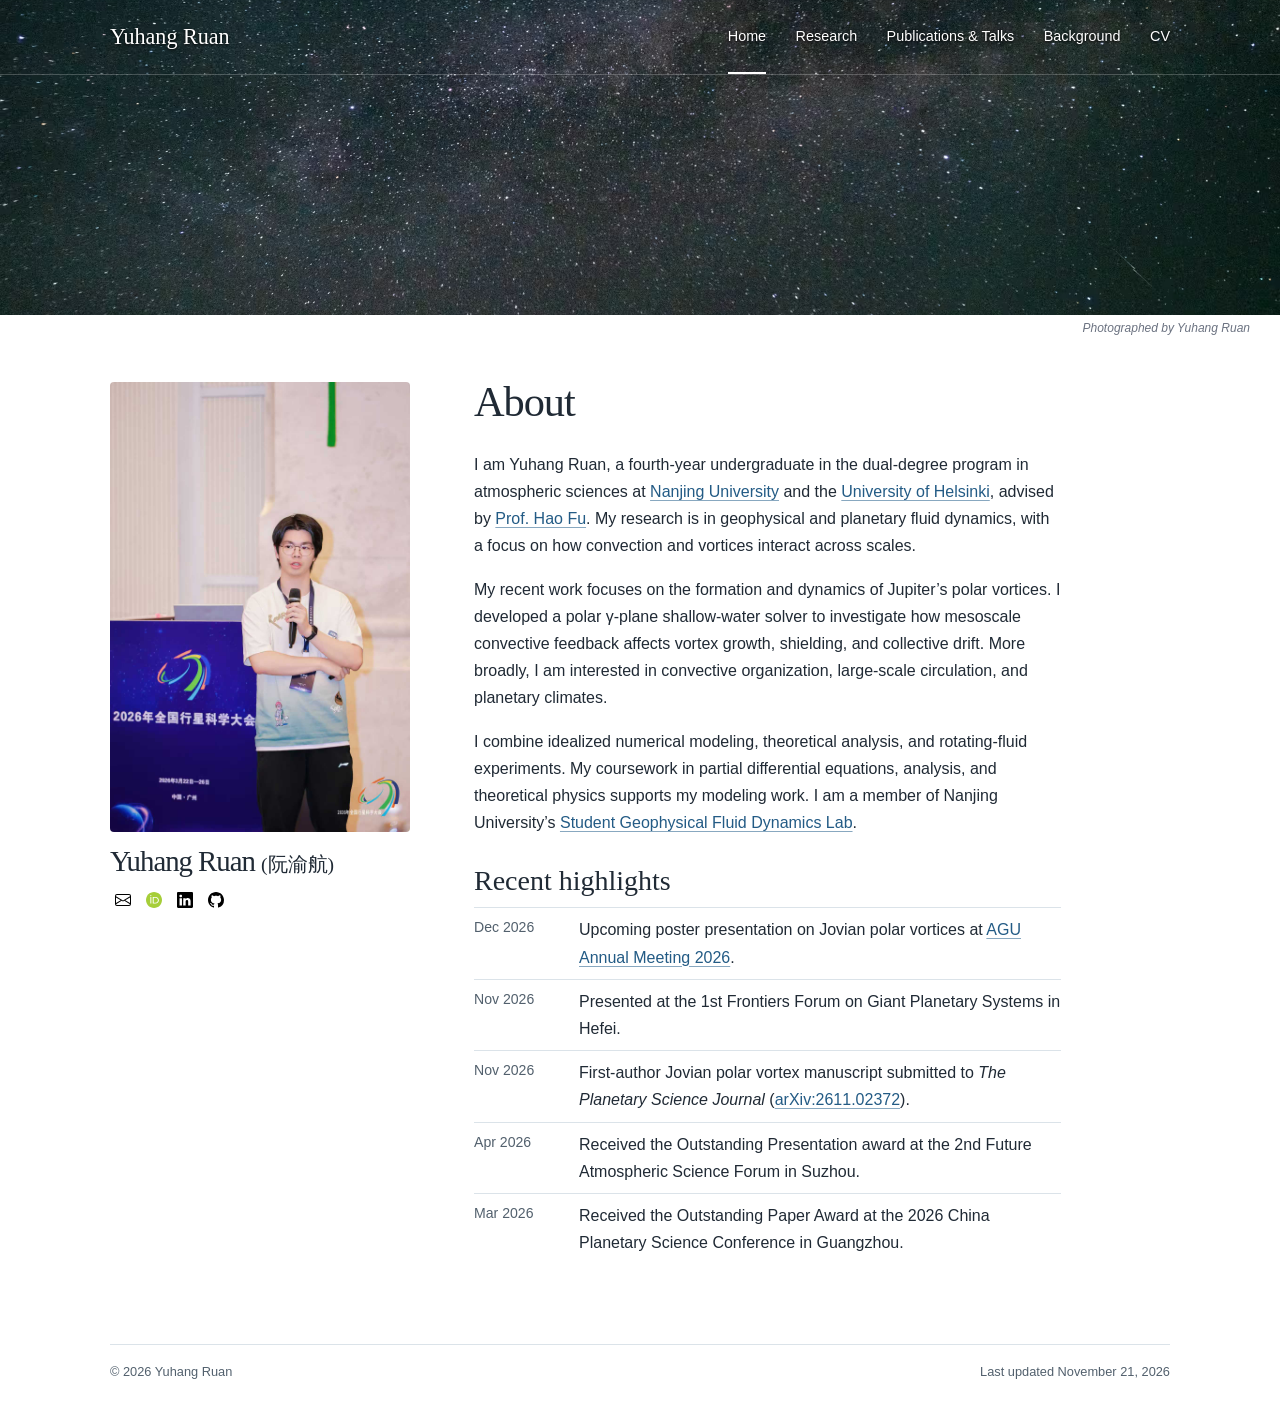
==== public/index.html @ 99943228 "Publish academic homepage" ====
<!doctype html>
<html lang="en">
<head>
<meta charset="utf-8">
<meta name="viewport" content="width=device-width, initial-scale=1">
<meta name="description" content="Yuhang Ruan (阮渝航), fourth-year atmospheric sciences undergraduate at Nanjing University and the University of Helsinki. Research in geophysical and planetary fluid dynamics.">
<meta name="theme-color" content="#ffffff">
<title>Yuhang Ruan | Home</title>
<link rel="icon" href="assets/favicon.svg" type="image/svg+xml">
<link rel="stylesheet" href="assets/styles.css?v=e5b43ccd55d7">
</head>
<body>
<a class="skip-link" href="#main">Skip to content</a>
<div class="home-hero">
<header class="site-header"><div class="header-inner">
<a class="site-name" href="index.html">Yuhang Ruan</a>
<nav aria-label="Main navigation"><a href="index.html" aria-current="page">Home</a>
<a href="research.html">Research</a>
<a href="publications.html">Publications &amp; Talks</a>
<a href="background.html">Background</a><a href="assets/Yuhang_Ruan_CV.pdf" target="_blank" rel="noopener">CV</a></nav>
</div></header>
<picture>
  <source type="image/avif" srcset="assets/starfield-960.avif 960w, assets/starfield-1920.avif 1920w, assets/starfield-3840.avif 3840w" sizes="(max-width: 480px) 480px, 100vw">
  <img class="home-banner" src="assets/starfield-banner-960.webp" width="960" height="626" alt="A dense band of stars across the night sky" aria-describedby="banner-credit" fetchpriority="high">
</picture>
</div>
<p class="home-banner-credit" id="banner-credit">Photographed by Yuhang Ruan</p>
<main id="main" class="home-layout"><figure class="profile-photo">
  <img src="assets/yuhang-ruan-conference-2026.jpg" alt="Yuhang Ruan speaking at the 2026 China Planetary Science Conference" width="1280" height="1920">
  <figcaption>
    <h1 class="profile-name">Yuhang Ruan <span lang="zh-CN">(阮渝航)</span></h1>
    <p class="profile-links">
      <a href="mailto:yuhang_ruan@smail.nju.edu.cn" title="Email"><img src="assets/contact-envelope.svg" width="16" height="16" alt="Email"></a>
      <a href="https://orcid.org/0009-0007-7630-953X" title="ORCID profile"><img src="assets/orcid-id.svg" width="16" height="16" alt="ORCID iD"></a>
      <a href="https://www.linkedin.com/in/%E6%B8%9D%E8%88%AA-%E9%98%AE-688a34411/" title="LinkedIn profile"><img src="assets/contact-linkedin.svg" width="16" height="16" alt="LinkedIn"></a>
      <a href="https://github.com/Yuhang-Ruan" title="GitHub profile"><img src="assets/contact-github.svg" width="16" height="16" alt="GitHub"></a>
    </p>
  </figcaption>
</figure>
<article class="biography" aria-labelledby="about-title"><h2 id="about-title">About</h2>
<div class="bio-text">
<p>I am Yuhang Ruan, a fourth-year undergraduate in the dual-degree program in atmospheric sciences at <a href="https://www.nju.edu.cn/en/">Nanjing University</a> and the <a href="https://www.helsinki.fi/en">University of Helsinki</a>, advised by <a href="https://as.nju.edu.cn/c4/55/c11341a771157/page.htm">Prof. Hao Fu</a>. My research is in geophysical and planetary fluid dynamics, with a focus on how convection and vortices interact across scales.</p>
<p>My recent work focuses on the formation and dynamics of Jupiter’s polar vortices. I developed a polar γ-plane shallow-water solver to investigate how mesoscale convective feedback affects vortex growth, shielding, and collective drift. More broadly, I am interested in convective organization, large-scale circulation, and planetary climates.</p>
<p>I combine idealized numerical modeling, theoretical analysis, and rotating-fluid experiments. My coursework in partial differential equations, analysis, and theoretical physics supports my modeling work. I am a member of Nanjing University’s <a href="http://njugfd.org/home-Eng.html">Student Geophysical Fluid Dynamics Lab</a>.</p>
</div>
<section class="highlights" aria-labelledby="highlights-title">
  <h2 id="highlights-title">Recent highlights</h2>
  <ul class="highlights-list">
  <li><span class="date">Dec 2026</span><span>Upcoming poster presentation on Jovian polar vortices at <a href="publications.html#agu26">AGU Annual Meeting 2026</a>.</span></li>
  <li><span class="date">Nov 2026</span><span>Presented at the 1st Frontiers Forum on Giant Planetary Systems in Hefei.</span></li>
  <li><span class="date">Nov 2026</span><span>First-author Jovian polar vortex manuscript submitted to <em>The Planetary Science Journal</em> (<a href="https://arxiv.org/abs/2611.02372">arXiv:2611.02372</a>).</span></li>
  <li><span class="date">Apr 2026</span><span>Received the Outstanding Presentation award at the 2nd Future Atmospheric Science Forum in Suzhou.</span></li>
  <li><span class="date">Mar 2026</span><span>Received the Outstanding Paper Award at the 2026 China Planetary Science Conference in Guangzhou.</span></li>
  </ul>
</section></article></main>
<footer class="site-footer"><span>© 2026 Yuhang Ruan</span><span>Last updated November 21, 2026</span></footer>
</body></html>
---- public/assets/styles.css ----
:root {
  color-scheme: light;
  --ink: #202a35;
  --muted: #52606d;
  --link: #235b85;
  --line: #dbe3e9;
  --paper: #fff;
  --body-font: "Segoe UI", "Microsoft YaHei", sans-serif;
  --heading-font: Georgia, "Noto Serif SC", SimSun, serif;
  --gutter: clamp(20px, 5vw, 56px);
  --section-width: 920px;
}

* { box-sizing: border-box; }
body {
  min-height: 100vh;
  margin: 0;
  display: flex;
  flex-direction: column;
  background: var(--paper);
  color: var(--ink);
  font: 16px/1.7 var(--body-font);
}

h1, h2, h3, p, figure { margin: 0; }
h1, h2 { font-family: var(--heading-font); font-weight: 400; line-height: 1.18; }
h1 { font-size: clamp(2.25rem, 5vw, 3.5rem); letter-spacing: -.035em; }
h2 { font-size: clamp(1.6rem, 3vw, 2rem); }
h3 { font-size: 1.06rem; line-height: 1.45; }
a { color: var(--link); text-underline-offset: .18em; text-decoration-color: #88a8c0; }
a:hover { text-decoration-color: currentColor; }
a:focus-visible { outline: 2px solid var(--link); outline-offset: 4px; }

.header-inner, .home-layout, .site-footer {
  width: min(1060px, calc(100% - 2 * var(--gutter)));
  margin-inline: auto;
}

.site-header { background: #f6f8fa; border-bottom: 1px solid var(--line); }
.header-inner { min-height: 74px; display: flex; align-items: center; gap: clamp(16px, 3vw, 30px); }
.site-name { color: var(--ink); font-family: var(--heading-font); font-size: 1.38rem; white-space: nowrap; text-decoration: none; }
nav { display: flex; flex-wrap: wrap; gap: clamp(14px, 2.3vw, 30px); margin-left: auto; }
nav a { color: var(--muted); padding: 24px 0; font-size: .9rem; text-decoration: none; border-bottom: 2px solid transparent; }
nav a:hover, nav a[aria-current="page"] { color: var(--link); border-bottom-color: var(--link); }

.home-hero {
  position: relative;
  overflow: clip;
  padding-bottom: 240px;
  background: #101918;
}
.home-hero .site-header {
  position: relative;
  z-index: 1;
  background: transparent;
  border-bottom-color: rgb(255 255 255 / .22);
}
.home-hero .site-name, .home-hero nav a { color: #fff; text-shadow: 0 1px 3px #000; }
.home-hero nav a:hover, .home-hero nav a[aria-current="page"] { border-bottom-color: #fff; }
.home-hero a:focus-visible { outline-color: #fff; }
.home-banner {
  position: absolute;
  inset: 0;
  display: block;
  width: 100%;
  height: 100%;
  object-fit: cover;
  object-position: center 78%;
}
.home-banner-credit {
  padding: 3px clamp(12px, 3vw, 30px) 0;
  color: #6b7280;
  font-size: .75rem;
  font-style: italic;
  text-align: right;
}

.home-layout {
  display: grid;
  grid-template-columns: minmax(200px, 300px) minmax(0, 1fr);
  gap: clamp(26px, 5vw, 70px);
  align-items: start;
  padding-block: clamp(22px, 3vw, 38px) clamp(36px, 7vw, 80px);
}
.profile-photo { margin-top: 5px; }
.profile-photo > img { display: block; width: 100%; height: auto; background: #e9f0f6; border-radius: 4px; }
.profile-name { margin-top: 13px; font-size: clamp(1.45rem, 3vw, 1.8rem); }
.profile-name span { font-size: .68em; white-space: nowrap; letter-spacing: 0; }
.biography h2 { font-size: clamp(2rem, 4vw, 2.65rem); letter-spacing: -.025em; }
.bio-text { max-width: 66ch; margin-top: 24px; }
.bio-text p + p { margin-top: 16px; }
.highlights { max-width: 66ch; margin-top: 28px; }
.highlights h2 { font-size: clamp(1.35rem, 2.5vw, 1.75rem); letter-spacing: 0; }
.highlights-list { margin: 10px 0 0; padding: 0; list-style: none; }
.highlights-list li {
  display: grid;
  grid-template-columns: minmax(90px, max-content) 1fr;
  gap: 4px 15px;
  padding-block: 8px;
  border-top: 1px solid var(--line);
}
.profile-links { display: flex; align-items: center; gap: 5px; margin-top: 8px; }
.profile-links a {
  display: inline-grid;
  place-items: center;
  width: 26px;
  height: 26px;
  border-radius: 4px;
}
.profile-links a:hover { background: #edf2f6; }
.profile-links img { display: block; }

.content-page {
  width: min(var(--section-width), calc(100% - 2 * var(--gutter)));
  margin-inline: auto;
  padding-block: clamp(36px, 6vw, 72px);
}
.content-page section { margin-top: 34px; }
.content-page h2 { margin-bottom: 16px; padding-bottom: 10px; border-bottom: 1px solid var(--line); }
.content-page p + p { margin-top: 8px; }
.content-page li + li { margin-top: 6px; }
.content-page ul { padding-left: 22px; }
.research-entries { margin-top: 26px; }
.research-entry + .research-entry { margin-top: 22px; padding-top: 22px; border-top: 1px solid var(--line); }
.entry-heading { display: flex; justify-content: space-between; align-items: baseline; flex-wrap: wrap; gap: 4px 20px; }
.research-entry .entry-heading h2 {
  flex: 1 1 32rem;
  margin: 0;
  padding: 0;
  border: 0;
  font: 600 1.06rem/1.45 var(--body-font);
}
.date, .research-meta, .talk-list span { color: var(--muted); font-size: .88rem; }
.research-meta { display: flex; justify-content: space-between; flex-wrap: wrap; gap: 2px 20px; margin-top: 4px; }
.research-media { max-width: 700px; margin-top: 16px; }
.research-plot { max-width: 760px; }
.research-plot a { display: block; cursor: zoom-in; }
.research-media img, .research-media video { display: block; width: 100%; height: auto; }
.research-media video { background: #eef2f5; }
.research-media figcaption { margin-top: 8px; font-size: .88rem; }
.content-page .talk-list { padding-left: 0; list-style: none; }
.talk-list li + li { margin-top: 14px; }
.talk-list span { display: block; }
.paper-title { font-size: 1.14rem; margin-bottom: 8px; }
.paper-links { display: flex; flex-wrap: wrap; gap: 6px 18px; }
.paper-summary { margin-top: 12px; }
.paper-summary summary { color: var(--link); cursor: pointer; }
.paper-summary p { margin-top: 6px; max-width: 75ch; }
.education-entry { display: grid; grid-template-columns: minmax(0, 1fr) auto; align-items: start; gap: 12px 20px; }
.education-side { display: grid; justify-items: end; gap: 8px; text-align: right; }
.education-logos { width: 132px; height: auto; }
.skills-list { margin: 0; display: grid; grid-template-columns: minmax(120px, 190px) 1fr; gap: 12px 24px; }
.skills-list dt { font-weight: 600; }
.skills-list dd { margin: 0; }
.course-note { margin-top: 14px; color: var(--muted); }
.content-page .service-list { margin: 0; padding: 0; list-style: none; }
.service-list li {
  display: grid;
  grid-template-columns: minmax(0, 1fr) auto;
  grid-template-areas: "role dates" "organization organization";
  gap: 2px 24px;
}
.service-list li + li { margin-top: 14px; padding-top: 14px; border-top: 1px solid var(--line); }
.service-list h3 { grid-area: role; }
.service-organization { grid-area: organization; }
.service-list .date { grid-area: dates; align-self: baseline; text-align: right; }

.site-footer {
  display: flex;
  justify-content: space-between;
  flex-wrap: wrap;
  gap: 6px 20px;
  margin-top: auto;
  padding: 16px 0 22px;
  border-top: 1px solid var(--line);
  color: var(--muted);
  font-size: .8rem;
}

.skip-link:not(:focus) {
  position: absolute;
  width: 1px;
  height: 1px;
  padding: 0;
  margin: -1px;
  overflow: hidden;
  clip: rect(0, 0, 0, 0);
  white-space: nowrap;
  border: 0;
}
.skip-link:focus { position: fixed; top: 7px; left: 7px; padding: 8px 12px; background: var(--paper); z-index: 2; }

@media (max-width: 760px) {
  .header-inner { justify-content: space-between; gap: 0; flex-wrap: wrap; padding-top: 12px; }
  nav { width: 100%; gap: 8px clamp(10px, 3.5vw, 26px); }
  nav a { padding: 10px 0; font-size: .82rem; }
  .home-hero { padding-bottom: 165px; }
  .home-layout { grid-template-columns: 1fr; }
  .profile-photo { width: min(100%, 300px); margin-top: 0; }
  .profile-photo > img { width: min(58vw, 235px); }
  .bio-text { margin-top: 16px; }
  .skills-list { grid-template-columns: 1fr; gap: 3px; }
  .skills-list dd + dt { margin-top: 10px; }
}

@media (max-width: 480px) {
  .home-banner { top: auto; height: 115%; }
}

@media (max-width: 540px) {
  .highlights-list li { grid-template-columns: 1fr; }
  .education-entry { grid-template-columns: 1fr; }
  .education-side { justify-items: start; text-align: left; }
  .service-list li {
    grid-template-columns: minmax(0, 1fr);
    grid-template-areas: "role" "organization" "dates";
  }
  .service-list .date { text-align: left; }
}
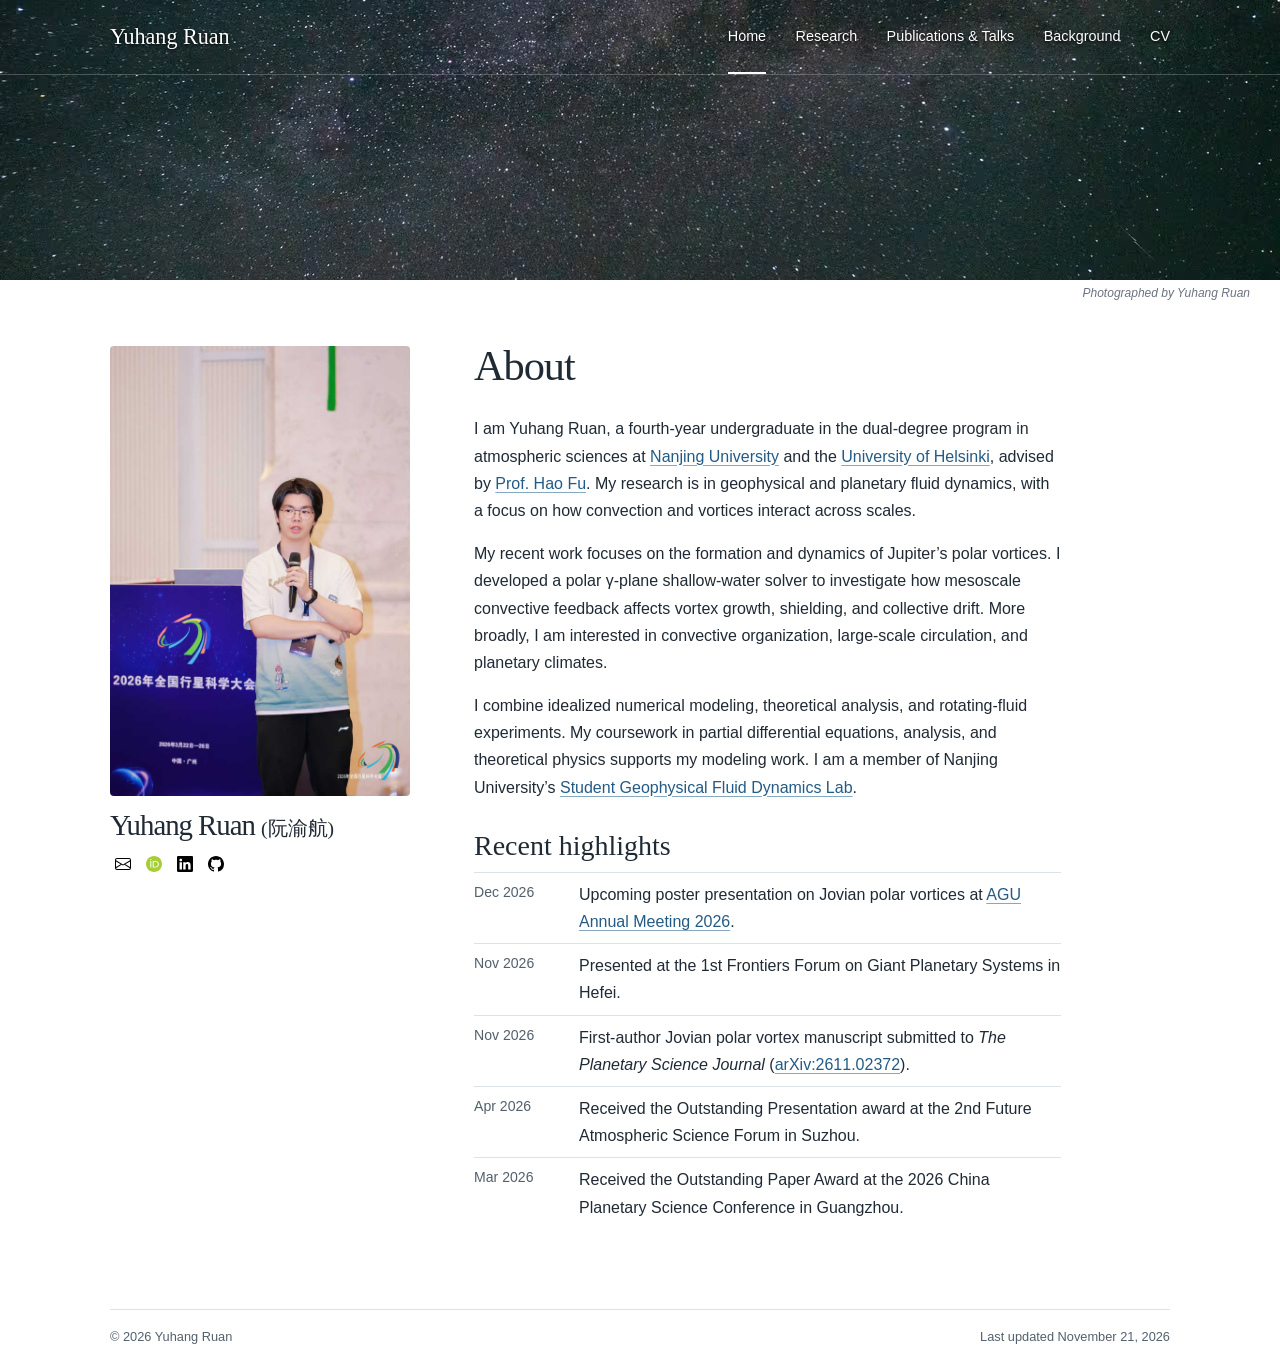
==== commit 61e7e82e: "Publish academic homepage" ====
--- a/public/index.html
+++ b/public/index.html
@@ -7,7 +7,7 @@
 <meta name="theme-color" content="#ffffff">
 <title>Yuhang Ruan | Home</title>
 <link rel="icon" href="assets/favicon.svg" type="image/svg+xml">
-<link rel="stylesheet" href="assets/styles.css?v=e5b43ccd55d7">
+<link rel="stylesheet" href="assets/styles.css?v=e7720a2871cb">
 </head>
 <body>
 <a class="skip-link" href="#main">Skip to content</a>
@@ -20,6 +20,8 @@
 <a href="background.html">Background</a><a href="assets/Yuhang_Ruan_CV.pdf" target="_blank" rel="noopener">CV</a></nav>
 </div></header>
 <picture>
+  <source media="(width > 760px)" type="image/avif" srcset="assets/starfield-wide-1280.avif 1280w, assets/starfield-wide-1920.avif 1920w, assets/starfield-wide-2880.avif 2880w, assets/starfield-wide-4320.avif 4320w" sizes="min(100vw, 2160px, max(760px, 200vh))">
+  <source media="(width > 760px)" type="image/webp" srcset="assets/starfield-wide-1920.webp">
   <source type="image/avif" srcset="assets/starfield-960.avif 960w, assets/starfield-1920.avif 1920w, assets/starfield-3840.avif 3840w" sizes="(max-width: 480px) 480px, 100vw">
   <img class="home-banner" src="assets/starfield-banner-960.webp" width="960" height="626" alt="A dense band of stars across the night sky" aria-describedby="banner-credit" fetchpriority="high">
 </picture>
--- a/public/assets/styles.css
+++ b/public/assets/styles.css
@@ -43,10 +43,14 @@
 nav a { color: var(--muted); padding: 24px 0; font-size: .9rem; text-decoration: none; border-bottom: 2px solid transparent; }
 nav a:hover, nav a[aria-current="page"] { color: var(--link); border-bottom-color: var(--link); }
 
+.home-hero, .home-banner-credit {
+  width: min(100%, 2160px, max(760px, 200vh));
+  margin-inline: auto;
+}
 .home-hero {
   position: relative;
   overflow: clip;
-  padding-bottom: 240px;
+  aspect-ratio: 32 / 7;
   background: #101918;
 }
 .home-hero .site-header {
@@ -64,8 +68,7 @@
   display: block;
   width: 100%;
   height: 100%;
-  object-fit: cover;
-  object-position: center 78%;
+  object-fit: contain;
 }
 .home-banner-credit {
   padding: 3px clamp(12px, 3vw, 30px) 0;
@@ -194,7 +197,8 @@
   .header-inner { justify-content: space-between; gap: 0; flex-wrap: wrap; padding-top: 12px; }
   nav { width: 100%; gap: 8px clamp(10px, 3.5vw, 26px); }
   nav a { padding: 10px 0; font-size: .82rem; }
-  .home-hero { padding-bottom: 165px; }
+  .home-hero { aspect-ratio: auto; padding-bottom: 165px; }
+  .home-banner { object-fit: cover; object-position: center 78%; }
   .home-layout { grid-template-columns: 1fr; }
   .profile-photo { width: min(100%, 300px); margin-top: 0; }
   .profile-photo > img { width: min(58vw, 235px); }
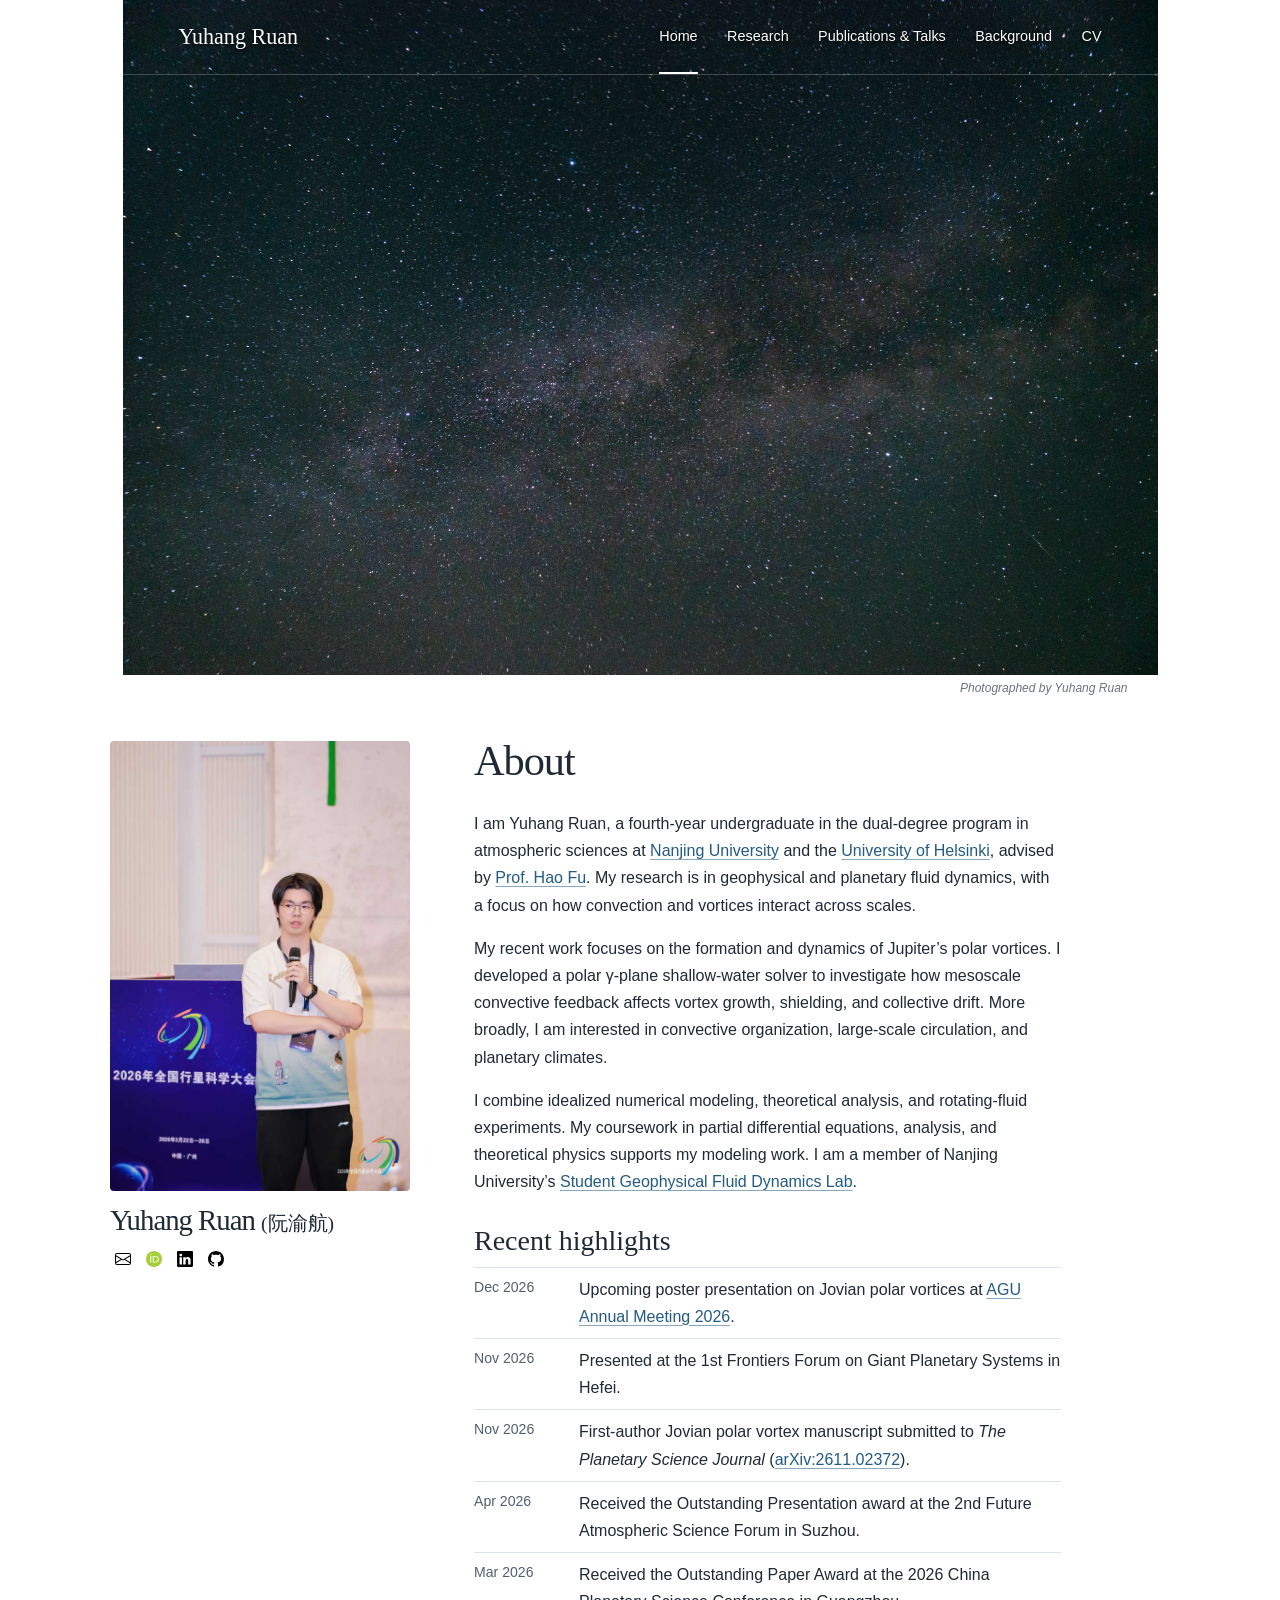
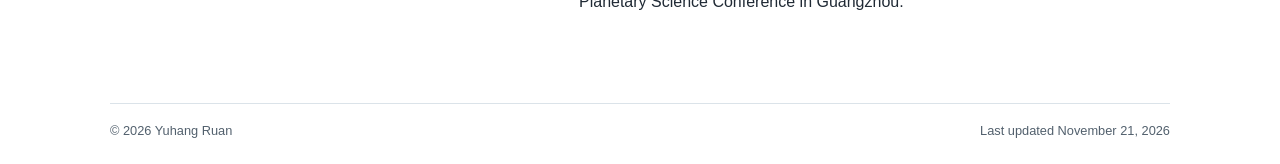
==== commit 1b1df2ca: "Publish academic homepage" ====
--- a/public/index.html
+++ b/public/index.html
@@ -7,7 +7,7 @@
 <meta name="theme-color" content="#ffffff">
 <title>Yuhang Ruan | Home</title>
 <link rel="icon" href="assets/favicon.svg" type="image/svg+xml">
-<link rel="stylesheet" href="assets/styles.css?v=e7720a2871cb">
+<link rel="stylesheet" href="assets/styles.css?v=27e95d1e8ae8">
 </head>
 <body>
 <a class="skip-link" href="#main">Skip to content</a>
@@ -19,12 +19,10 @@
 <a href="publications.html">Publications &amp; Talks</a>
 <a href="background.html">Background</a><a href="assets/Yuhang_Ruan_CV.pdf" target="_blank" rel="noopener">CV</a></nav>
 </div></header>
-<picture>
-  <source media="(width > 760px)" type="image/avif" srcset="assets/starfield-wide-1280.avif 1280w, assets/starfield-wide-1920.avif 1920w, assets/starfield-wide-2880.avif 2880w, assets/starfield-wide-4320.avif 4320w" sizes="min(100vw, 2160px, max(760px, 200vh))">
-  <source media="(width > 760px)" type="image/webp" srcset="assets/starfield-wide-1920.webp">
-  <source type="image/avif" srcset="assets/starfield-960.avif 960w, assets/starfield-1920.avif 1920w, assets/starfield-3840.avif 3840w" sizes="(max-width: 480px) 480px, 100vw">
-  <img class="home-banner" src="assets/starfield-banner-960.webp" width="960" height="626" alt="A dense band of stars across the night sky" aria-describedby="banner-credit" fetchpriority="high">
-</picture>
+<img class="home-banner" src="assets/starfield-full-960.webp"
+  srcset="assets/starfield-full-960.webp 960w, assets/starfield-full-1600.webp 1600w, assets/starfield-full-2400.webp 2400w, assets/starfield-full-3200.webp 3200w"
+  sizes="min(100vw, 1440px, max(760px, 115svh))" width="5931" height="3868"
+  alt="A dense band of stars across the night sky" aria-describedby="banner-credit" fetchpriority="high">
 </div>
 <p class="home-banner-credit" id="banner-credit">Photographed by Yuhang Ruan</p>
 <main id="main" class="home-layout"><figure class="profile-photo">
--- a/public/assets/styles.css
+++ b/public/assets/styles.css
@@ -44,17 +44,16 @@
 nav a:hover, nav a[aria-current="page"] { color: var(--link); border-bottom-color: var(--link); }
 
 .home-hero, .home-banner-credit {
-  width: min(100%, 2160px, max(760px, 200vh));
+  width: min(100%, 1440px, max(760px, 115svh));
   margin-inline: auto;
 }
 .home-hero {
   position: relative;
-  overflow: clip;
-  aspect-ratio: 32 / 7;
   background: #101918;
 }
 .home-hero .site-header {
-  position: relative;
+  position: absolute;
+  inset: 0 0 auto;
   z-index: 1;
   background: transparent;
   border-bottom-color: rgb(255 255 255 / .22);
@@ -63,12 +62,9 @@
 .home-hero nav a:hover, .home-hero nav a[aria-current="page"] { border-bottom-color: #fff; }
 .home-hero a:focus-visible { outline-color: #fff; }
 .home-banner {
-  position: absolute;
-  inset: 0;
   display: block;
   width: 100%;
-  height: 100%;
-  object-fit: contain;
+  height: auto;
 }
 .home-banner-credit {
   padding: 3px clamp(12px, 3vw, 30px) 0;
@@ -197,18 +193,12 @@
   .header-inner { justify-content: space-between; gap: 0; flex-wrap: wrap; padding-top: 12px; }
   nav { width: 100%; gap: 8px clamp(10px, 3.5vw, 26px); }
   nav a { padding: 10px 0; font-size: .82rem; }
-  .home-hero { aspect-ratio: auto; padding-bottom: 165px; }
-  .home-banner { object-fit: cover; object-position: center 78%; }
   .home-layout { grid-template-columns: 1fr; }
   .profile-photo { width: min(100%, 300px); margin-top: 0; }
   .profile-photo > img { width: min(58vw, 235px); }
   .bio-text { margin-top: 16px; }
   .skills-list { grid-template-columns: 1fr; gap: 3px; }
   .skills-list dd + dt { margin-top: 10px; }
-}
-
-@media (max-width: 480px) {
-  .home-banner { top: auto; height: 115%; }
 }
 
 @media (max-width: 540px) {
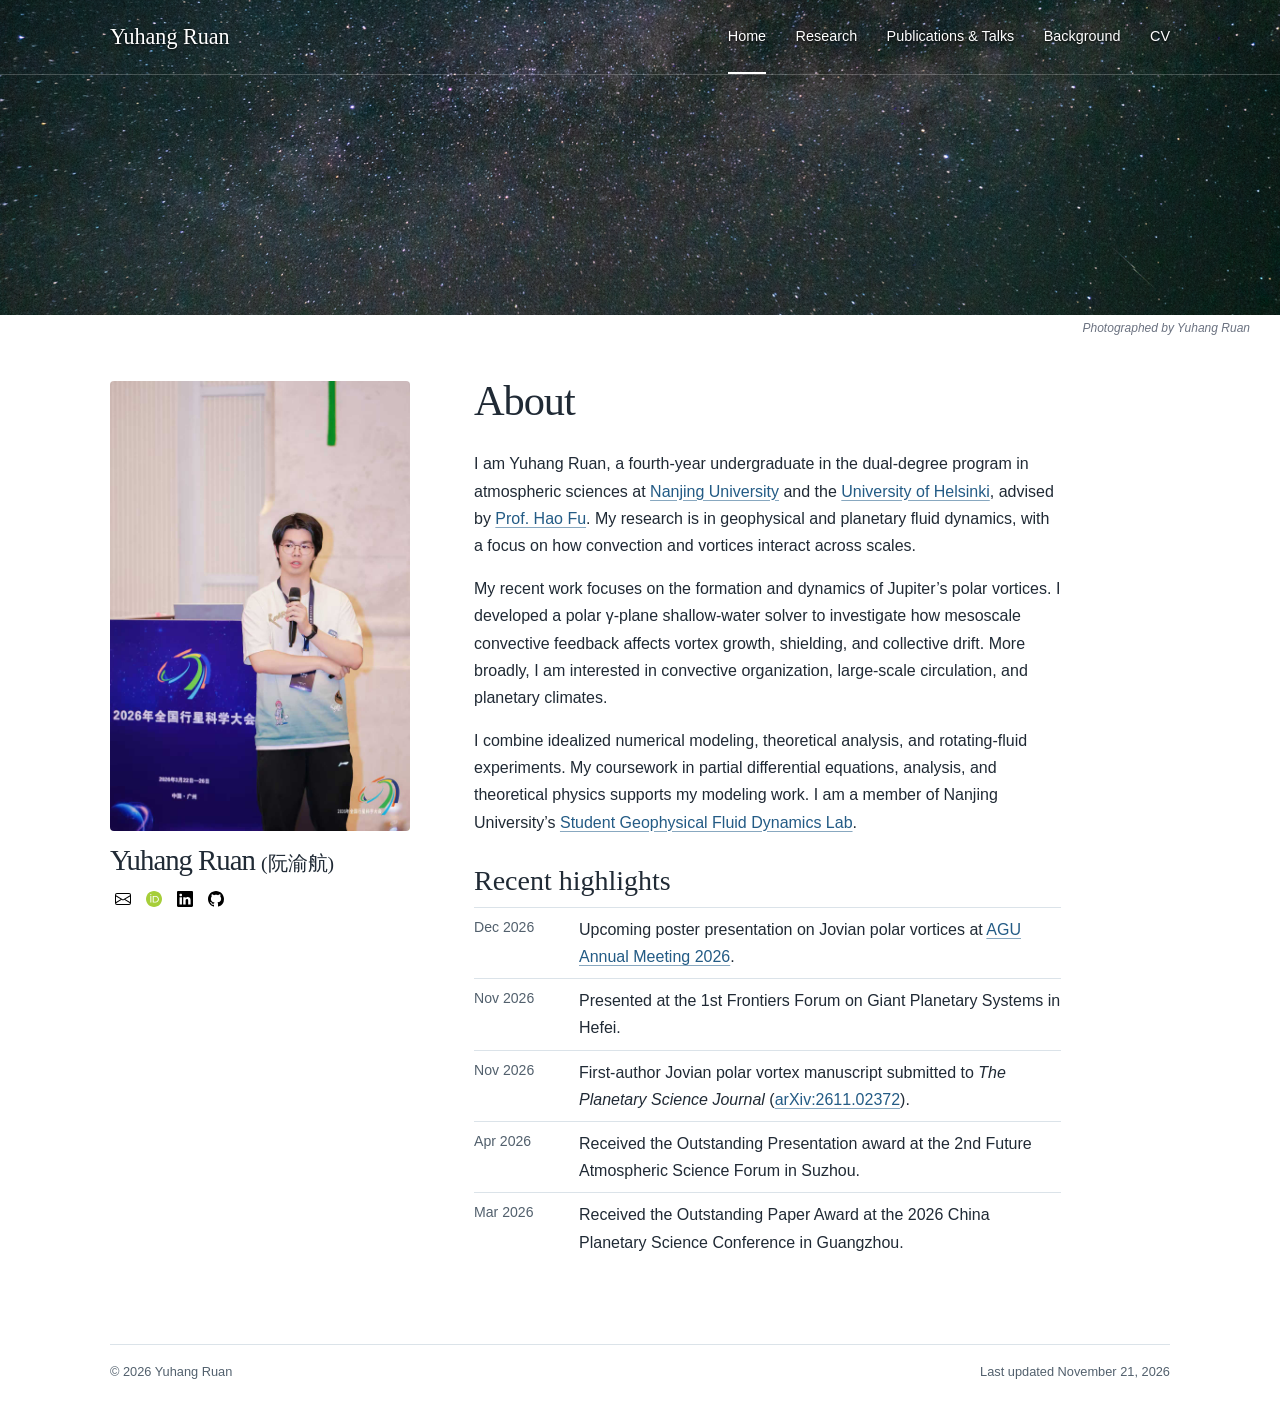
==== commit 7fa26248: "Publish academic homepage" ====
--- a/public/index.html
+++ b/public/index.html
@@ -7,7 +7,7 @@
 <meta name="theme-color" content="#ffffff">
 <title>Yuhang Ruan | Home</title>
 <link rel="icon" href="assets/favicon.svg" type="image/svg+xml">
-<link rel="stylesheet" href="assets/styles.css?v=27e95d1e8ae8">
+<link rel="stylesheet" href="assets/styles.css?v=84a5bbebf0eb">
 </head>
 <body>
 <a class="skip-link" href="#main">Skip to content</a>
@@ -21,7 +21,7 @@
 </div></header>
 <img class="home-banner" src="assets/starfield-full-960.webp"
   srcset="assets/starfield-full-960.webp 960w, assets/starfield-full-1600.webp 1600w, assets/starfield-full-2400.webp 2400w, assets/starfield-full-3200.webp 3200w"
-  sizes="min(100vw, 1440px, max(760px, 115svh))" width="5931" height="3868"
+  sizes="min(100vw, 1440px)" width="5931" height="3868"
   alt="A dense band of stars across the night sky" aria-describedby="banner-credit" fetchpriority="high">
 </div>
 <p class="home-banner-credit" id="banner-credit">Photographed by Yuhang Ruan</p>
--- a/public/assets/styles.css
+++ b/public/assets/styles.css
@@ -44,11 +44,13 @@
 nav a:hover, nav a[aria-current="page"] { color: var(--link); border-bottom-color: var(--link); }
 
 .home-hero, .home-banner-credit {
-  width: min(100%, 1440px, max(760px, 115svh));
+  width: min(100%, 1440px);
   margin-inline: auto;
 }
 .home-hero {
   position: relative;
+  height: 315px;
+  overflow: clip;
   background: #101918;
 }
 .home-hero .site-header {
@@ -62,9 +64,13 @@
 .home-hero nav a:hover, .home-hero nav a[aria-current="page"] { border-bottom-color: #fff; }
 .home-hero a:focus-visible { outline-color: #fff; }
 .home-banner {
+  position: absolute;
+  top: 78%;
+  left: 0;
   display: block;
   width: 100%;
   height: auto;
+  transform: translateY(-78%);
 }
 .home-banner-credit {
   padding: 3px clamp(12px, 3vw, 30px) 0;
@@ -193,6 +199,7 @@
   .header-inner { justify-content: space-between; gap: 0; flex-wrap: wrap; padding-top: 12px; }
   nav { width: 100%; gap: 8px clamp(10px, 3.5vw, 26px); }
   nav a { padding: 10px 0; font-size: .82rem; }
+  .home-hero { height: min(250px, 60vw); }
   .home-layout { grid-template-columns: 1fr; }
   .profile-photo { width: min(100%, 300px); margin-top: 0; }
   .profile-photo > img { width: min(58vw, 235px); }
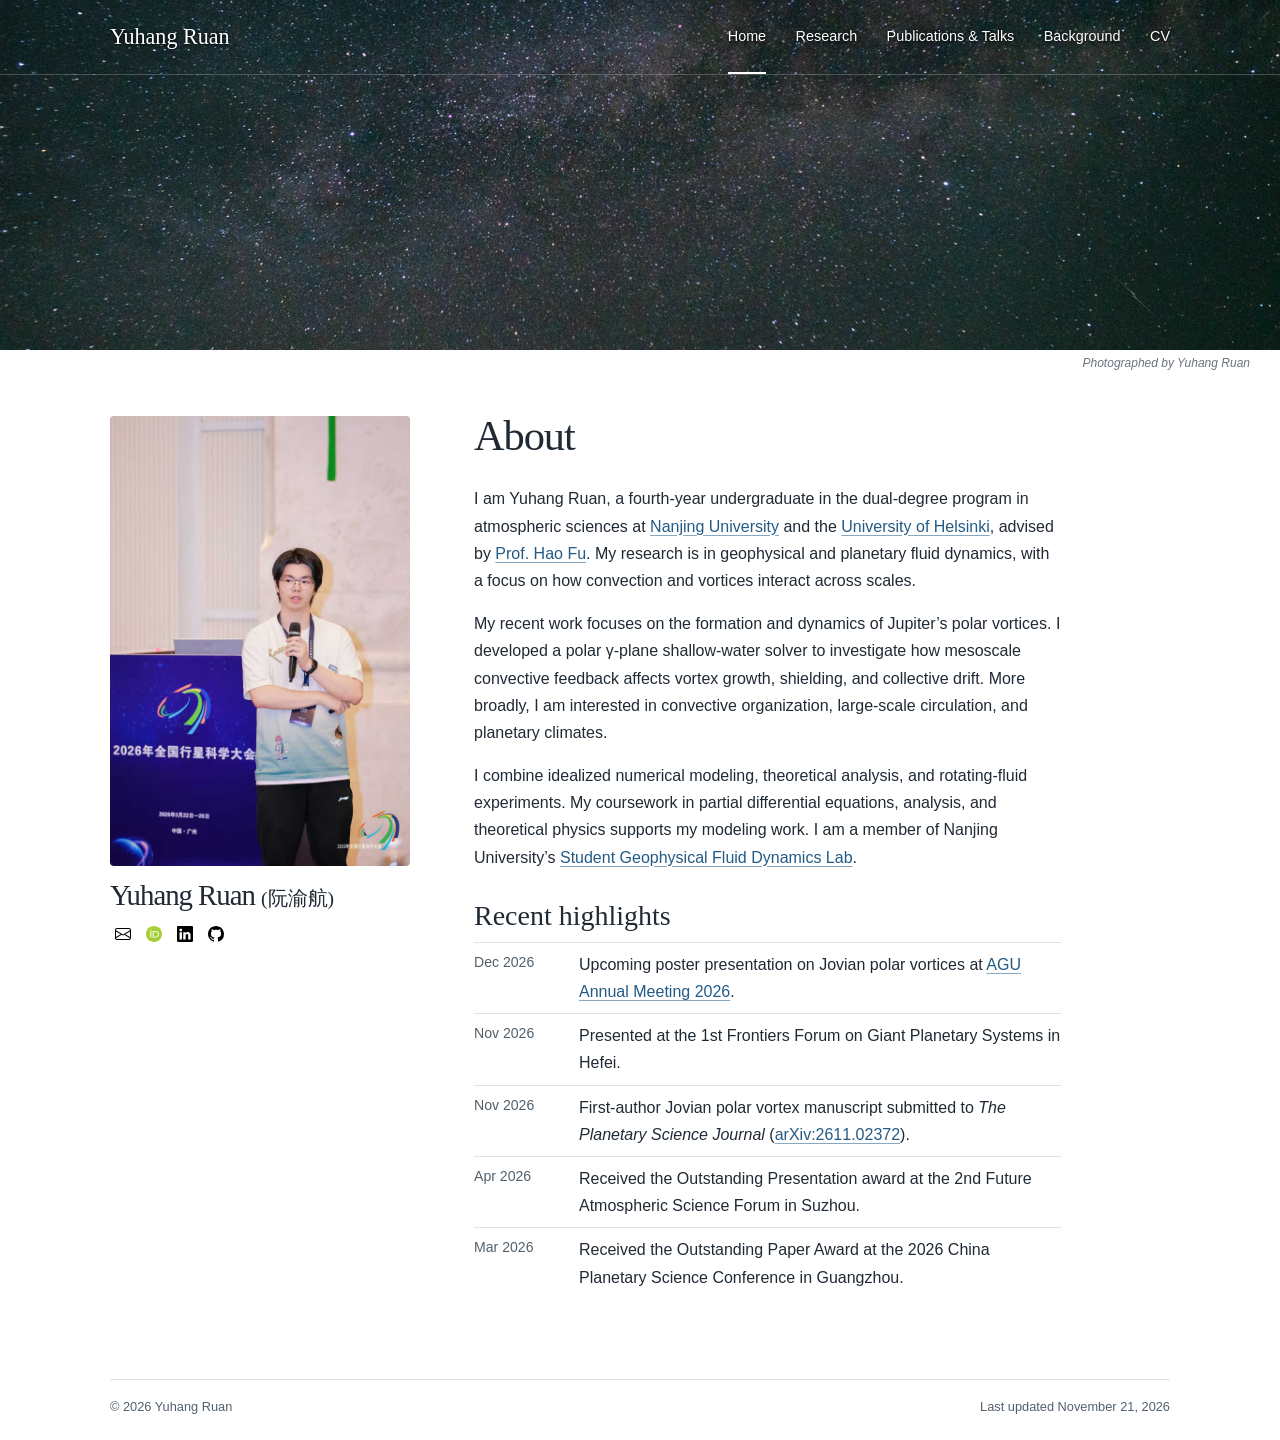
==== commit 133a4b9b: "Publish academic homepage" ====
--- a/public/index.html
+++ b/public/index.html
@@ -7,7 +7,7 @@
 <meta name="theme-color" content="#ffffff">
 <title>Yuhang Ruan | Home</title>
 <link rel="icon" href="assets/favicon.svg" type="image/svg+xml">
-<link rel="stylesheet" href="assets/styles.css?v=84a5bbebf0eb">
+<link rel="stylesheet" href="assets/styles.css?v=509defed7657">
 </head>
 <body>
 <a class="skip-link" href="#main">Skip to content</a>
--- a/public/assets/styles.css
+++ b/public/assets/styles.css
@@ -49,7 +49,7 @@
 }
 .home-hero {
   position: relative;
-  height: 315px;
+  height: clamp(350px, 27vw, 380px);
   overflow: clip;
   background: #101918;
 }
@@ -199,7 +199,7 @@
   .header-inner { justify-content: space-between; gap: 0; flex-wrap: wrap; padding-top: 12px; }
   nav { width: 100%; gap: 8px clamp(10px, 3.5vw, 26px); }
   nav a { padding: 10px 0; font-size: .82rem; }
-  .home-hero { height: min(250px, 60vw); }
+  .home-hero { height: min(270px, 63vw); }
   .home-layout { grid-template-columns: 1fr; }
   .profile-photo { width: min(100%, 300px); margin-top: 0; }
   .profile-photo > img { width: min(58vw, 235px); }
